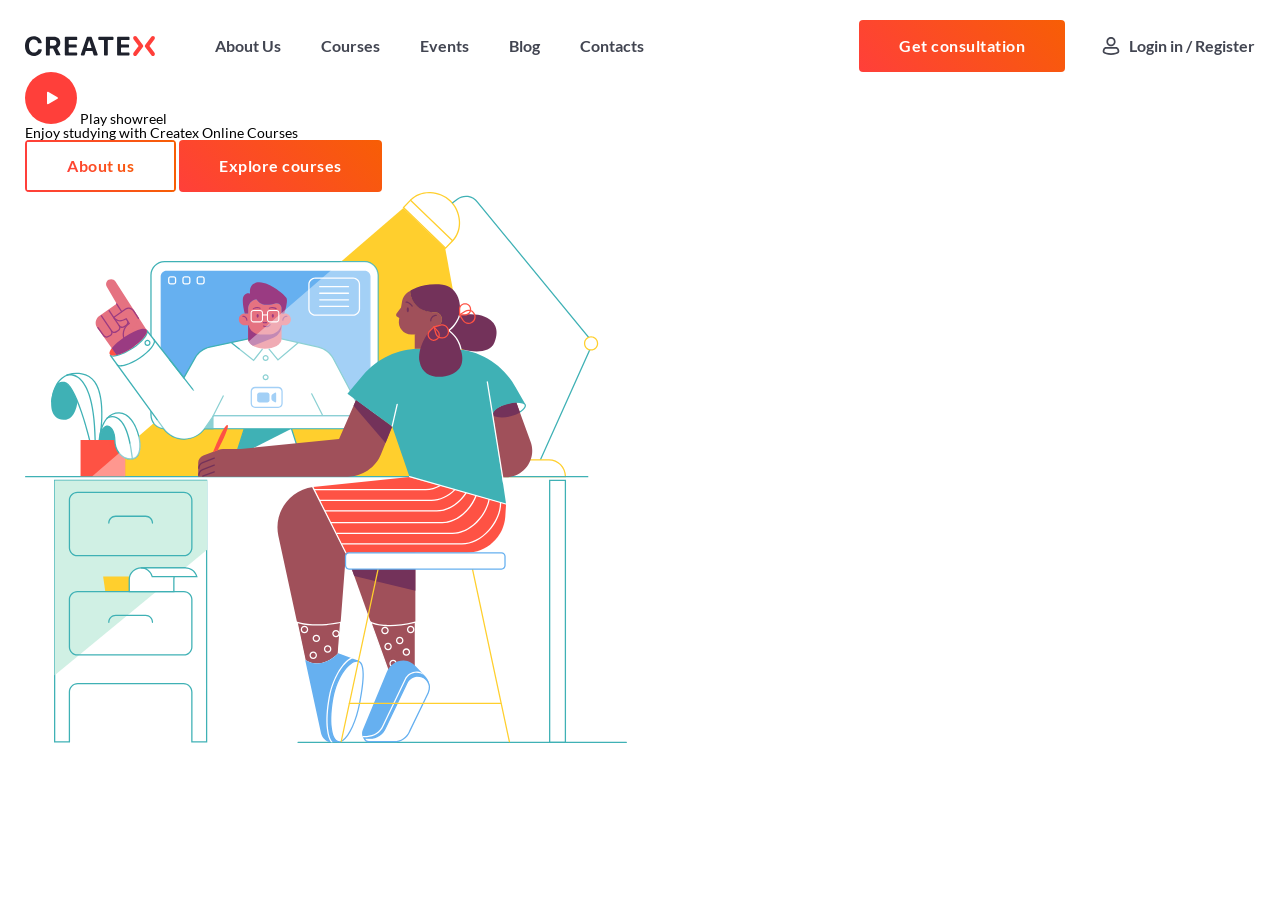
==== Firste/index.html @ 2b16344f "start" ====
<!DOCTYPE html>
<html lang="en">

<head>
  <meta charset="UTF-8">
  <meta name="viewport" content="width=device-width, initial-scale=1.0">
  <link rel="stylesheet" href="styles/fonts.css">
  <link rel="stylesheet" href="styles/reset.css">
  <link rel="stylesheet" href="styles/style.css">
  <title>CreateX</title>
</head>

<body>
  <div class="wrapper">
    <header class="header">
      <div class="header__top">
        <div class="container">
          <div class="header__top-inner">
            <a class="header__logo logo">
              <img src="images/logo/logo-black.svg" alt="logo">
            </a>
            <div class="header__nav">
              <ul class="header__nav-list">
                <li class="header__nav-item">
                  <a href="#" class="header__nav-link">About Us</a>
                </li>
                <li class="header__nav-item">
                  <a href="#" class="header__nav-link">Courses</a>
                </li>
                <li class="header__nav-item">
                  <a href="#" class="header__nav-link">Events</a>
                </li>
                <li class="header__nav-item">
                  <a href="#" class="header__nav-link">Blog</a>
                </li>
                <li class="header__nav-item">
                  <a href="#" class="header__nav-link">Contacts</a>
                </li>
              </ul>
            </div>
            <div class="header__btn-box">
              <a class="header__top-btn button" href="#">Get consultation</a>
              <div class="header__user">
                <a class="header__user-btn" href="#">Login in</a>
                /
                <a class="header__user-btn" href="#">Register</a>
              </div>
            </div>
          </div>
        </div>
      </div>
      <div class="header__body">
        <div class="container">
          <div class="header__body-inner">
            <div class="header__main">
              <div class="header__content">
                <a class="header__play" href="#">
                  <svg viewBox="0 0 52 52" xmlns="http://www.w3.org/2000/svg" xmlns:xlink="http://www.w3.org/1999/xlink" width="52.000000" height="52.000000" fill="none" customFrame="#000000">
                    <rect id="play-btn/small" width="52.000000" height="52.000000" x="0.000000" y="0.000000" />
                    <circle id="Ellipse" cx="26" cy="26" r="26" fill="rgb(255,63,58)" />
                    <path id="Polygon" d="M7.13398 1.5C7.51888 0.833332 8.48113 0.833333 8.86603 1.5L14.0622 10.5C14.4471 11.1667 13.966 12 13.1962 12L2.80385 12C2.03405 12 1.55292 11.1667 1.93782 10.5L7.13398 1.5Z" fill="rgb(255,255,255)" fill-rule="nonzero" transform="matrix(-4.37114e-08,1,-1,-4.37114e-08,34,18)" />
                  </svg>
                  Play showreel
                </a>
                <h1 class="header__title">
                  Enjoy studying
                  with Createx Online Courses
                </h1>
                <div class="header__content-buttons">
                  <a class="header__content-btn button button--empty"><span>About us</span></a>
                  <a class="header__content-btn button">Explore courses</a>
                </div>
              </div>
              <img class="header__img" src="images/illustration/illustration-section-1.svg" alt="">
            </div>
            <div class="header__row">

            </div>
          </div>
        </div>
      </div>
    </header>
  </div>

  <script src="js/main.js" defer></script>
</body>

</html>
---- Firste/styles/fonts.css ----
@font-face {
  font-family: "Lato";
  font-weight: 900;
  font-style: normal;
  src:
    url("../fonts/Lato-Black.woff2") format("woff2"),
    url("../fonts/Lato-Black.woff") format("woff"),
    url("../fonts/Lato-Black.eot") format("eot");
  font-display: swap;
}


@font-face {
  font-family: "Lato";
  font-weight: 700;
  font-style: normal;
  src:
    url("../fonts/Lato-Bold.woff2") format("woff2"),
    url("../fonts/Lato-Bold.woff") format("woff"),
    url("../fonts/Lato-Bold.eot") format("eot");
  font-display: swap;
}


@font-face {
  font-family: "Lato";
  font-weight: 400;
  font-style: normal;
  src:
    url("../fonts/Lato-Regular.woff2") format("woff2"),
    url("../fonts/Lato-Regular.woff") format("woff"),
    url("../fonts/Lato-Regular.eot") format("eot");
  font-display: swap;
}
---- Firste/styles/style.css ----
html, body {
  font-family: Lato, sans-serif;
}

.wrapper {
  min-height: 100vh;
  width: 100%;
  overflow: hidden;
}

:root {
  --bg-button-liner: linear-gradient(45deg, #ff3f3a 0%, #f75e05 100%);
}

.button {
  display: inline-block;
  font-size: 16px;
  padding: 0px 40px;
  background: var(--bg-button-liner);
  line-height: 52px;
  font-weight: 700;
  color: #fff;
  letter-spacing: 0.5px;
  border-radius: 4px;
  white-space: nowrap;
  transition: transform 0.3s ease;
}

.button:hover {
  transform: scale(1.05);
}

.button--empty {
  background-image: none;
  border-left: 2px solid #ff3f3a;
  border-right: 2px solid #f75e05;
  background-image: -webkit-linear-gradient(left, #ff3f3a, #f75e05), -webkit-linear-gradient(left, #ff3f3a, #f75e05);
  background-image: linear-gradient(left, #ff3f3a, #f75e05), linear-gradient(left, #ff3f3a, #f75e05);
  background-size: 100% 2px;
  background-position: 0 100%, 0 0;
  background-repeat: no-repeat;
  background-clip: border-box;
}

.button--empty span {
  background: var(--bg-button-liner);
  -webkit-background-clip: text;
  -webkit-text-fill-color: transparent;
}



.logo {
  cursor: pointer;
}

/* ----------------------- */

.header {
  
}
.header__top {
  padding: 20px 0 0 0;
}
.header__body {
}
.container {
  max-width: 1260px;
  padding: 0 15px;
  margin: 0 auto;
}
.header__top-inner {
  display: flex;
  justify-content: space-between;
  align-items: center;
  font-weight: 700;
  color: #424551;
  font-size: 16px;
}


.header__logo {
  margin-right: 60px;
}

.header__logo.logo {
}
.header__nav {
  margin-right: auto;
}
.header__btn-box {
  display: flex;
  align-items: center;
}
.header__nav-list {
  display: flex;
}

.header__nav-list li {
  margin-right: 40px;
}

.header__nav-list li:last-child {
  margin-right: 0;
}


.header__user {
  /* letter-spacing: 0.07em; */
  white-space: nowrap;
  position: relative;
  padding: 0 0 0 28px;
  margin-left: 36px;
  line-height: 1.6;

}

.header__user::before {
  position: absolute;
  content: "";
  left: 0;
  top: 50%;
  background: url(../images/Elements/Profile.svg);
  width: 20px;
  height: 20px;
  transform: translateY(-50%);

}


.header__nav-item {
}

:is(.header__user-btn, .header__nav-link) {
  transition: color 0.3s ease;
}

:is(.header__user-btn, .header__nav-link):hover {
  color: #ff3f3a;
}

.header__user-btn:hover {
}
.header__nav-link:hover {
  
}
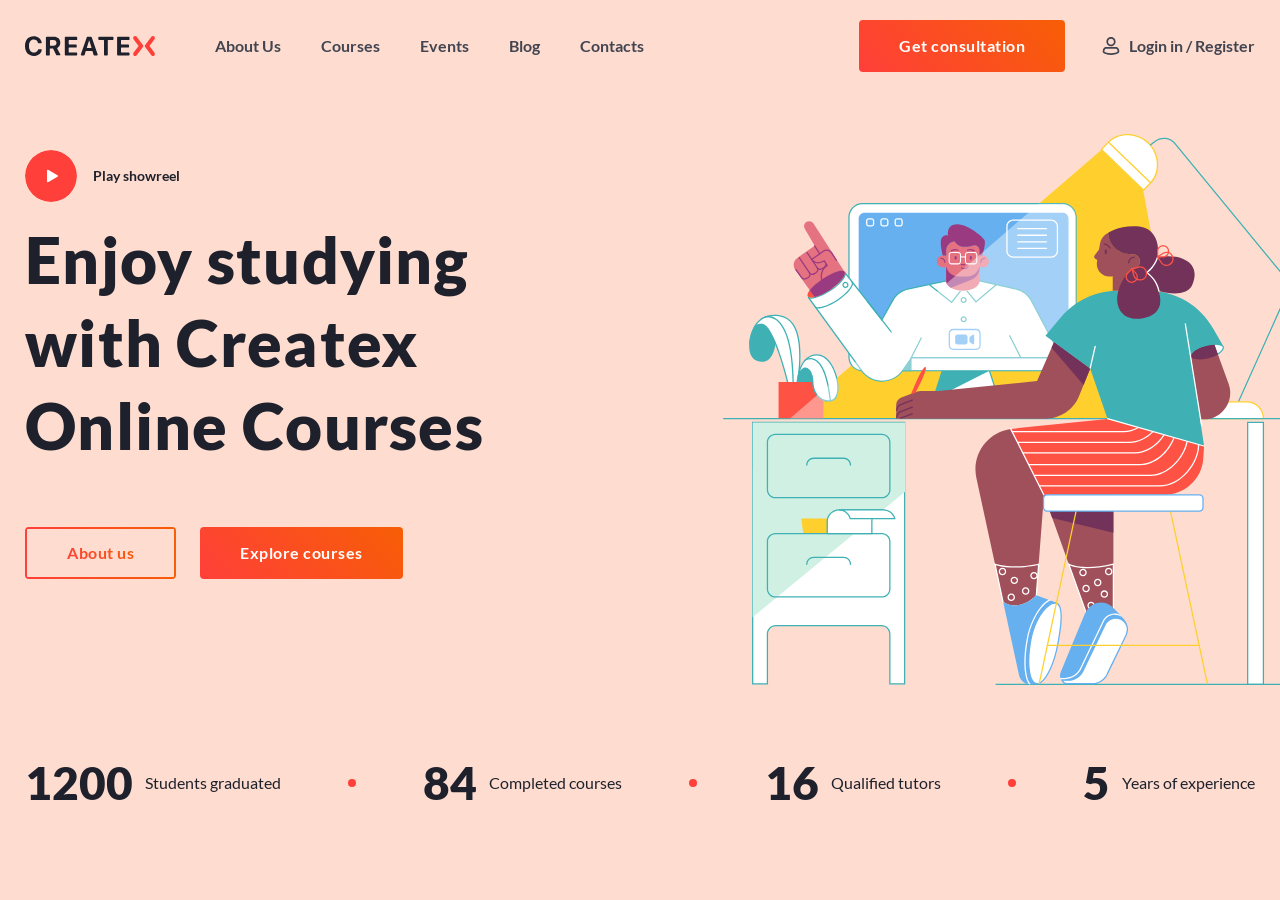
==== commit 62dda3aa: "Add hero section" ====
--- a/Firste/index.html
+++ b/Firste/index.html
@@ -4,6 +4,7 @@
 <head>
   <meta charset="UTF-8">
   <meta name="viewport" content="width=device-width, initial-scale=1.0">
+  <link rel="stylesheet" href="https://cdn.jsdelivr.net/npm/@fancyapps/ui@5.0/dist/fancybox/fancybox.css" />
   <link rel="stylesheet" href="styles/fonts.css">
   <link rel="stylesheet" href="styles/reset.css">
   <link rel="stylesheet" href="styles/style.css">
@@ -54,7 +55,7 @@
           <div class="header__body-inner">
             <div class="header__main">
               <div class="header__content">
-                <a class="header__play" href="#">
+                <a class="header__play" href="https://www.youtube.com/watch?v=eMhhl1Wq8JA" data-fancybox>
                   <svg viewBox="0 0 52 52" xmlns="http://www.w3.org/2000/svg" xmlns:xlink="http://www.w3.org/1999/xlink" width="52.000000" height="52.000000" fill="none" customFrame="#000000">
                     <rect id="play-btn/small" width="52.000000" height="52.000000" x="0.000000" y="0.000000" />
                     <circle id="Ellipse" cx="26" cy="26" r="26" fill="rgb(255,63,58)" />
@@ -73,16 +74,34 @@
               </div>
               <img class="header__img" src="images/illustration/illustration-section-1.svg" alt="">
             </div>
-            <div class="header__row">
-
-            </div>
+            <ul class="header__row">
+              <li class="header__row-item">
+                <span>1200</span>
+                Students graduated
+              </li>
+              <span></span>
+              <li class="header__row-item">
+                <span>84</span>
+                Completed courses
+              </li>
+              <span></span>
+              <li class="header__row-item">
+                <span>16</span>
+                Qualified tutors
+              </li>
+              <span></span>
+              <li class="header__row-item">
+                <span>5</span>
+                Years of experience
+              </li>
+            </ul>
           </div>
         </div>
       </div>
     </header>
   </div>
-
+  <script src="https://cdn.jsdelivr.net/npm/@fancyapps/ui@5.0/dist/fancybox/fancybox.umd.js"></script>
   <script src="js/main.js" defer></script>
 </body>
-
+  
 </html>
--- a/Firste/styles/style.css
+++ b/Firste/styles/style.css
@@ -1,5 +1,13 @@
 html, body {
   font-family: Lato, sans-serif;
+}
+
+:root {
+  --bg-button-liner: linear-gradient(45deg, #ff3f3a 0%, #f75e05 100%);
+}
+
+body {
+  height: 100vh;
 }
 
 .wrapper {
@@ -8,9 +16,14 @@
   overflow: hidden;
 }
 
-:root {
-  --bg-button-liner: linear-gradient(45deg, #ff3f3a 0%, #f75e05 100%);
-}
+.container {
+  max-width: 1260px;
+  padding: 0 15px;
+  margin: 0 auto;
+  height: 100%;
+}
+
+
 
 .button {
   display: inline-block;
@@ -24,6 +37,8 @@
   border-radius: 4px;
   white-space: nowrap;
   transition: transform 0.3s ease;
+
+  cursor: pointer;
 }
 
 .button:hover {
@@ -34,12 +49,16 @@
   background-image: none;
   border-left: 2px solid #ff3f3a;
   border-right: 2px solid #f75e05;
-  background-image: -webkit-linear-gradient(left, #ff3f3a, #f75e05), -webkit-linear-gradient(left, #ff3f3a, #f75e05);
-  background-image: linear-gradient(left, #ff3f3a, #f75e05), linear-gradient(left, #ff3f3a, #f75e05);
+  /* background-image: -webkit-linear-gradient(left, #ff3f3a, #f75e05), -webkit-linear-gradient(left, #ff3f3a, #f75e05);
+  background-image: linear-gradient(left, #ff3f3a, #f75e05), linear-gradient(left, #ff3f3a, #f75e05); */
+  background-image: linear-gradient(to right, #ff3f3a, #f75e05), 
+                    linear-gradient(to right, #ff3f3a, #f75e05);
   background-size: 100% 2px;
   background-position: 0 100%, 0 0;
   background-repeat: no-repeat;
   background-clip: border-box;
+
+  cursor:pointer;
 }
 
 .button--empty span {
@@ -57,18 +76,16 @@
 /* ----------------------- */
 
 .header {
-  
+  background-color: #feddd0;
+  height: 100vh;
+  display: flex;
+  flex-direction: column;
 }
 .header__top {
   padding: 20px 0 0 0;
 }
-.header__body {
-}
-.container {
-  max-width: 1260px;
-  padding: 0 15px;
-  margin: 0 auto;
-}
+
+
 .header__top-inner {
   display: flex;
   justify-content: space-between;
@@ -78,13 +95,10 @@
   font-size: 16px;
 }
 
-
 .header__logo {
   margin-right: 60px;
 }
 
-.header__logo.logo {
-}
 .header__nav {
   margin-right: auto;
 }
@@ -106,7 +120,6 @@
 
 
 .header__user {
-  /* letter-spacing: 0.07em; */
   white-space: nowrap;
   position: relative;
   padding: 0 0 0 28px;
@@ -128,9 +141,6 @@
 }
 
 
-.header__nav-item {
-}
-
 :is(.header__user-btn, .header__nav-link) {
   transition: color 0.3s ease;
 }
@@ -139,9 +149,98 @@
   color: #ff3f3a;
 }
 
-.header__user-btn:hover {
-}
-.header__nav-link:hover {
+.header__body {
+  flex-grow: 1;
+}
+
+.header__body-inner {
+  display: flex;
+  flex-direction: column;
+  height: 100%;
+}
+
+
+.header__main {
+  display: flex;
+  justify-content: start;
+  margin: auto 0;
+}
+
+.header__content {
+  margin-right: 180px;
+}
+
+.header__play {
+  display: inline-flex;
+  align-items: center;
+  height: 84px;
+  font-size: 14px;
+  font-weight: 700;
+  color: #1E212C;
+  line-height: 1.5;
+}
+
+.header__play svg {
+  margin-right: 16px;
+  border-radius: 50%;
+  transition: box-shadow 0.3s ease;
+}
+
+.header__play:hover svg {
+  box-shadow: 0 0 0px 16px rgba(255, 63, 58, 0.12);
+}
+
+
+.header__title {
+  font-size: 64px;
+  font-weight: 900;
+  line-height: 1.3;
+  letter-spacing: 0.02em;
+  min-width: 14ch;
+  margin-bottom: 60px;
+  color: #1E212C;
+}
+
+.header__content-buttons {
+  display: flex;
+}
+
+.header__content-btn:first-child {
+  margin-right: 24px;
+}
+
+
+
+.header__row {
+  display: flex;
+  align-items: center;
+  justify-content: space-between;
+  color: #1E212C;
+  margin-bottom: 80px;
   
 }
 
+.header__row > span {
+  background-color: #ff3f3a;
+  width: 8px;
+  height: 8px;
+  border-radius: 50%;
+  margin: 0 10px;
+}
+
+.header__row-item {
+  display: flex;
+  align-items: center;
+  gap: 12px;
+  font-weight: 400;
+  font-size: 16px;
+  line-height: 1.6;
+}
+
+.header__row span {
+  font-size: 46px;
+  font-weight: 900;
+  list-style: 1.3;
+}
+
+
